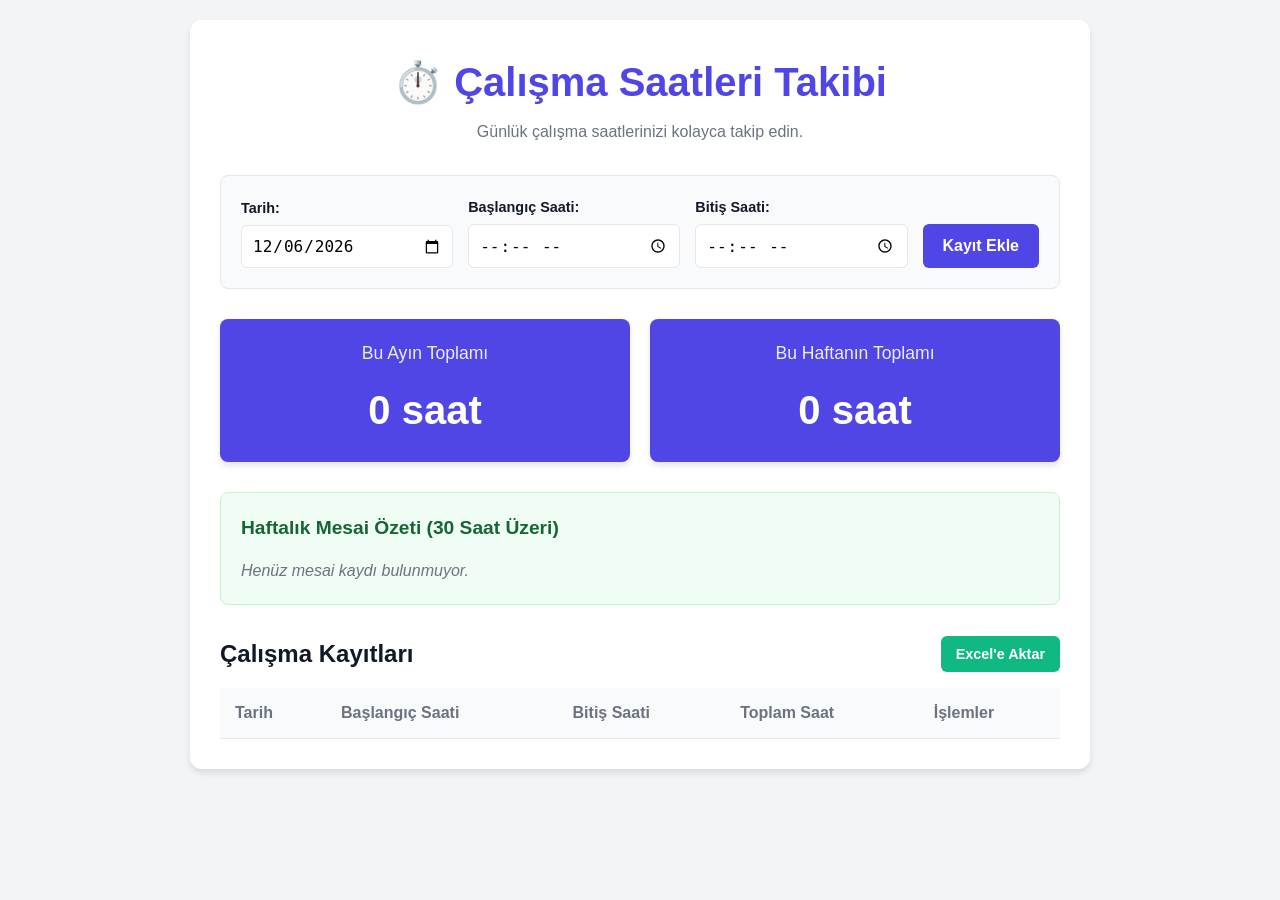
==== index.html @ f664ec21 "Add files via upload" ====
<!DOCTYPE html>
<html lang="en">
<head>
    <meta charset="UTF-8">
    <meta name="viewport" content="width=device-width, initial-scale=1.0">
    <title>Çalışma Saatleri Takibi</title>
    <!-- PWA Settings -->
    <link rel="manifest" href="manifest.json">
    <meta name="theme-color" content="#4f46e5">
    <link rel="apple-touch-icon" href="icon-192.png">
    
    <link rel="stylesheet" href="style.css">
</head>
<body>
    <div class="container">
        <header>
            <h1>⏱️ Çalışma Saatleri Takibi</h1>
            <p>Günlük çalışma saatlerinizi kolayca takip edin.</p>
        </header>

        <section class="form-section">
            <form id="tracker-form">
                <div class="form-group">
                    <label for="work-date">Tarih:</label>
                    <input type="date" id="work-date" required>
                </div>
                <div class="form-group">
                    <label for="start-time">Başlangıç Saati:</label>
                    <input type="time" id="start-time" required>
                </div>
                <div class="form-group">
                    <label for="end-time">Bitiş Saati:</label>
                    <input type="time" id="end-time" required>
                </div>
                <button type="submit" id="submit-btn">Kayıt Ekle</button>
            </form>
        </section>

        <section class="summary-section">
            <div class="summary-card">
                <h3>Bu Ayın Toplamı</h3>
                <p id="monthly-total" class="total-number">0 saat</p>
            </div>
            <div class="summary-card">
                <h3>Bu Haftanın Toplamı</h3>
                <p id="weekly-total" class="total-number">0 saat</p>
            </div>
        </section>

        <section class="overtime-section" style="margin-bottom: 30px; background-color: #f0fdf4; border: 1px solid #bbf7d0; border-radius: 8px; padding: 20px;">
            <h2 style="color: #166534; margin-bottom: 15px; font-size: 1.2rem;">Haftalık Mesai Özeti (30 Saat Üzeri)</h2>
            <div id="overtime-container" style="display: flex; flex-direction: column; gap: 10px;">
                <!-- Overtime weekly data will be inserted here -->
                <p style="color: #6b7280; font-style: italic;">Henüz mesai kaydı bulunmuyor.</p>
            </div>
        </section>

        <section class="entries-section">
            <div style="display: flex; justify-content: space-between; align-items: center; margin-bottom: 15px;">
                <h2 style="margin-bottom: 0;">Çalışma Kayıtları</h2>
                <button id="export-btn" style="background-color: #10b981; color: white; border: none; padding: 10px 15px; border-radius: 6px; cursor: pointer; font-weight: 600; font-size: 0.9rem;">Excel'e Aktar</button>
            </div>
            <div class="table-container">
                <table id="entries-table">
                    <thead>
                        <tr>
                            <th>Tarih</th>
                            <th>Başlangıç Saati</th>
                            <th>Bitiş Saati</th>
                            <th>Toplam Saat</th>
                            <th>İşlemler</th>
                        </tr>
                    </thead>
                    <tbody id="entries-body">
                        <!-- Entries will be added here via JavaScript -->
                    </tbody>
                </table>
            </div>
        </section>
    </div>
    <script src="script.js"></script>
    <script>
        // Register Service Worker for PWA
        if ('serviceWorker' in navigator) {
            window.addEventListener('load', () => {
                navigator.serviceWorker.register('./service-worker.js')
                    .then(registration => console.log('ServiceWorker registered'))
                    .catch(err => console.log('ServiceWorker registration failed: ', err));
            });
        }
    </script>
</body>
</html>
---- style.css ----
:root {
    --primary-color: #4f46e5;
    --primary-hover: #4338ca;
    --bg-color: #f3f4f6;
    --card-bg: #ffffff;
    --text-main: #111827;
    --text-muted: #6b7280;
    --border-color: #e5e7eb;
    --danger-color: #ef4444;
    --danger-hover: #dc2626;
    --edit-color: #f59e0b;
    --edit-hover: #d97706;
}

* {
    box-sizing: border-box;
    margin: 0;
    padding: 0;
}

body {
    font-family: 'Segoe UI', Tahoma, Geneva, Verdana, sans-serif;
    background-color: var(--bg-color);
    color: var(--text-main);
    line-height: 1.6;
    padding: 20px;
}

.container {
    max-width: 900px;
    margin: 0 auto;
    background-color: var(--card-bg);
    border-radius: 12px;
    box-shadow: 0 4px 6px rgba(0, 0, 0, 0.1);
    padding: 30px;
}

header {
    text-align: center;
    margin-bottom: 30px;
}

header h1 {
    color: var(--primary-color);
    font-size: 2.5rem;
    margin-bottom: 5px;
}

header p {
    color: var(--text-muted);
}

.form-section {
    background-color: #f9fafb;
    padding: 20px;
    border-radius: 8px;
    margin-bottom: 30px;
    border: 1px solid var(--border-color);
}

#tracker-form {
    display: flex;
    flex-wrap: wrap;
    gap: 15px;
    align-items: flex-end;
}

.form-group {
    flex: 1;
    min-width: 150px;
    display: flex;
    flex-direction: column;
}

.form-group label {
    font-weight: 600;
    margin-bottom: 5px;
    font-size: 0.9rem;
}

.form-group input {
    padding: 10px;
    border: 1px solid var(--border-color);
    border-radius: 6px;
    font-size: 1rem;
    outline: none;
    transition: border-color 0.2s;
}

.form-group input:focus {
    border-color: var(--primary-color);
}

button[type="submit"] {
    background-color: var(--primary-color);
    color: white;
    border: none;
    padding: 12px 20px;
    border-radius: 6px;
    cursor: pointer;
    font-size: 1rem;
    font-weight: 600;
    transition: background-color 0.2s;
    height: 44px;
}

button[type="submit"]:hover {
    background-color: var(--primary-hover);
}

.summary-section {
    display: flex;
    gap: 20px;
    margin-bottom: 30px;
}

.summary-card {
    flex: 1;
    background-color: var(--primary-color);
    color: white;
    padding: 20px;
    border-radius: 8px;
    text-align: center;
    box-shadow: 0 4px 6px rgba(0, 0, 0, 0.1);
    transition: transform 0.2s ease;
}

.summary-card:hover {
    transform: translateY(-5px);
}

.summary-card h3 {
    font-size: 1.1rem;
    font-weight: 500;
    margin-bottom: 10px;
    opacity: 0.9;
}

.total-number {
    font-size: 2.5rem;
    font-weight: 700;
}

.entries-section h2 {
    margin-bottom: 15px;
    color: var(--text-main);
}

.table-container {
    overflow-x: auto;
}

table {
    width: 100%;
    border-collapse: collapse;
}

th, td {
    padding: 12px 15px;
    text-align: left;
    border-bottom: 1px solid var(--border-color);
}

th {
    background-color: #f9fafb;
    font-weight: 600;
    color: var(--text-muted);
}

tbody tr {
    transition: background-color 0.2s;
}

tbody tr:hover {
    background-color: #f3f4f6;
}

.action-btn {
    padding: 8px 12px;
    border: none;
    border-radius: 4px;
    cursor: pointer;
    font-size: 0.85rem;
    font-weight: 600;
    color: white;
    margin-right: 5px;
    transition: background-color 0.2s, transform 0.1s;
}

.action-btn:active {
    transform: scale(0.95);
}

.edit-btn {
    background-color: var(--edit-color);
}

.edit-btn:hover {
    background-color: var(--edit-hover);
}

.delete-btn {
    background-color: var(--danger-color);
}

.delete-btn:hover {
    background-color: var(--danger-hover);
}

@media (max-width: 600px) {
    .summary-section {
        flex-direction: column;
    }
    
    #tracker-form {
        flex-direction: column;
        align-items: stretch;
    }
    
    button[type="submit"] {
        margin-top: 10px;
    }
}
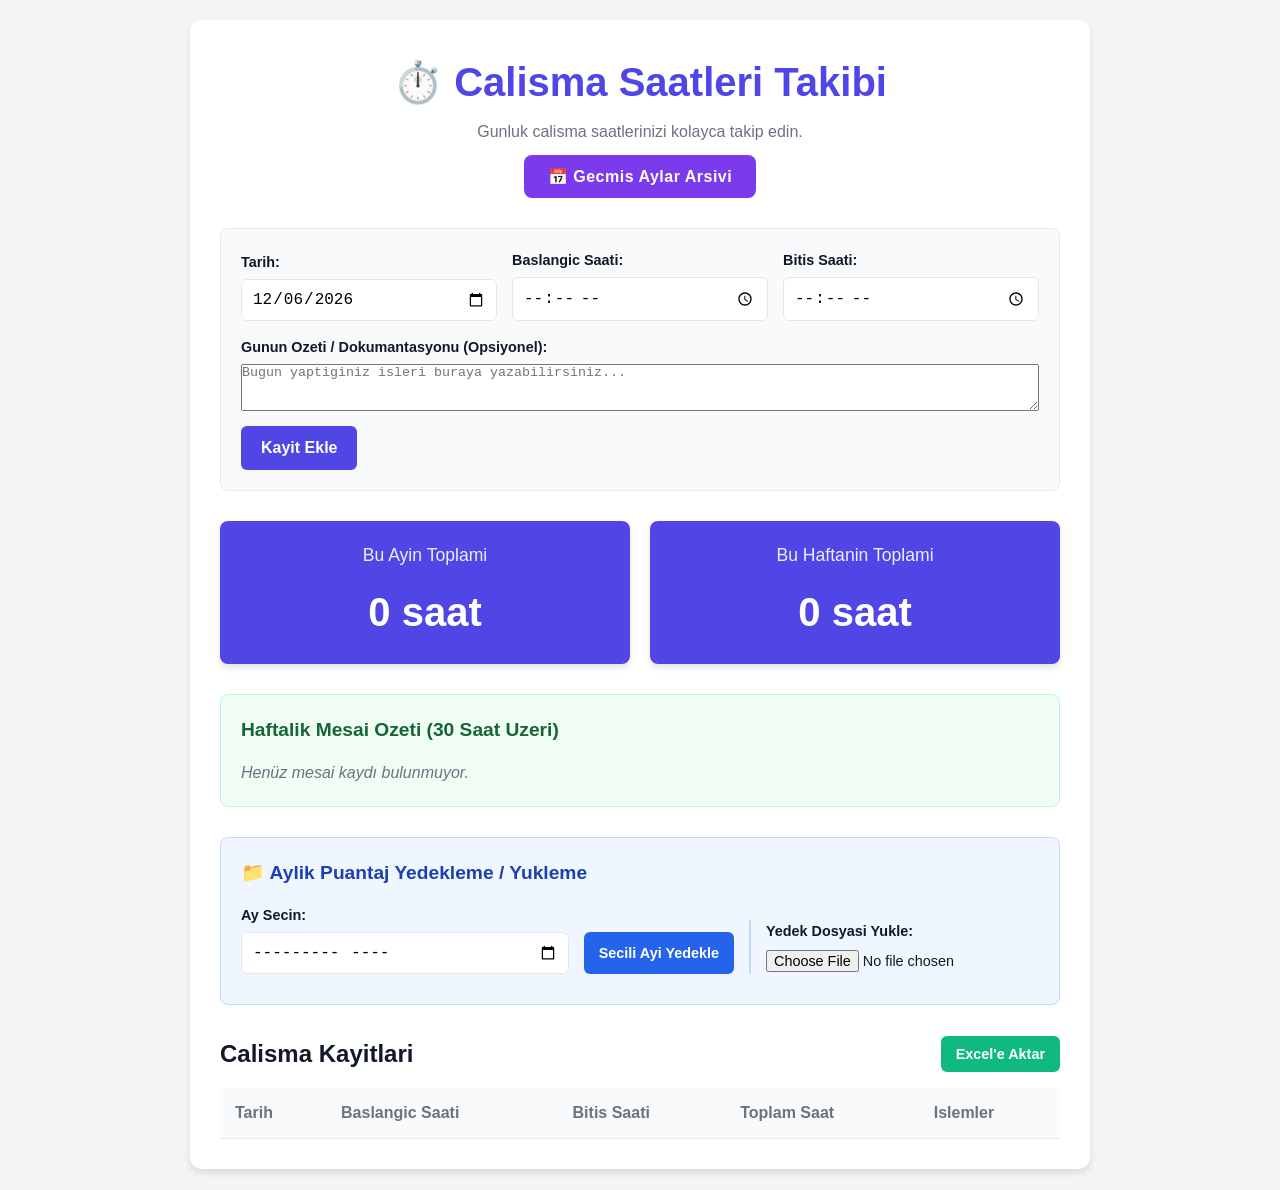
==== commit 5476e4c9: "Update index.html" ====
--- a/index.html
+++ b/index.html
@@ -3,7 +3,7 @@
 <head>
     <meta charset="UTF-8">
     <meta name="viewport" content="width=device-width, initial-scale=1.0">
-    <title>Çalışma Saatleri Takibi</title>
+    <title>Calisma Saatleri Takibi</title>
     <!-- PWA Settings -->
     <link rel="manifest" href="manifest.json">
     <meta name="theme-color" content="#4f46e5">
@@ -14,8 +14,9 @@
 <body>
     <div class="container">
         <header>
-            <h1>⏱️ Çalışma Saatleri Takibi</h1>
-            <p>Günlük çalışma saatlerinizi kolayca takip edin.</p>
+            <h1>&#9201;&#65039; Calisma Saatleri Takibi</h1>
+            <p>Gunluk calisma saatlerinizi kolayca takip edin.</p>
+            <button type="button" id="archive-btn" style="margin-top: 10px; background-color: #7c3aed; color: white; border: none; padding: 12px 24px; border-radius: 8px; cursor: pointer; font-weight: 700; font-size: 1rem; letter-spacing: 0.5px;">&#128197; Gecmis Aylar Arsivi</button>
         </header>
 
         <section class="form-section">
@@ -25,39 +26,58 @@
                     <input type="date" id="work-date" required>
                 </div>
                 <div class="form-group">
-                    <label for="start-time">Başlangıç Saati:</label>
+                    <label for="start-time">Baslangic Saati:</label>
                     <input type="time" id="start-time" required>
                 </div>
                 <div class="form-group">
-                    <label for="end-time">Bitiş Saati:</label>
+                    <label for="end-time">Bitis Saati:</label>
                     <input type="time" id="end-time" required>
                 </div>
-                <button type="submit" id="submit-btn">Kayıt Ekle</button>
+                <div class="form-group" style="flex-basis: 100%;">
+                    <label for="daily-doc">Gunun Ozeti / Dokumantasyonu (Opsiyonel):</label>
+                    <textarea id="daily-doc" rows="3" placeholder="Bugun yaptiginiz isleri buraya yazabilirsiniz..."></textarea>
+                </div>
+                <button type="submit" id="submit-btn" style="margin-top: auto;">Kayit Ekle</button>
             </form>
         </section>
 
         <section class="summary-section">
             <div class="summary-card">
-                <h3>Bu Ayın Toplamı</h3>
+                <h3>Bu Ayin Toplami</h3>
                 <p id="monthly-total" class="total-number">0 saat</p>
             </div>
             <div class="summary-card">
-                <h3>Bu Haftanın Toplamı</h3>
+                <h3>Bu Haftanin Toplami</h3>
                 <p id="weekly-total" class="total-number">0 saat</p>
             </div>
         </section>
 
         <section class="overtime-section" style="margin-bottom: 30px; background-color: #f0fdf4; border: 1px solid #bbf7d0; border-radius: 8px; padding: 20px;">
-            <h2 style="color: #166534; margin-bottom: 15px; font-size: 1.2rem;">Haftalık Mesai Özeti (30 Saat Üzeri)</h2>
+            <h2 style="color: #166534; margin-bottom: 15px; font-size: 1.2rem;">Haftalik Mesai Ozeti (30 Saat Uzeri)</h2>
             <div id="overtime-container" style="display: flex; flex-direction: column; gap: 10px;">
-                <!-- Overtime weekly data will be inserted here -->
-                <p style="color: #6b7280; font-style: italic;">Henüz mesai kaydı bulunmuyor.</p>
+                <p style="color: #6b7280; font-style: italic;">Henuz mesai kaydi bulunmuyor.</p>
             </div>
+        </section>
+
+        <section class="backup-section" style="margin-bottom: 30px; background-color: #eff6ff; border: 1px solid #bfdbfe; border-radius: 8px; padding: 20px;">
+            <h2 style="color: #1e40af; margin-bottom: 15px; font-size: 1.2rem;">&#128193; Aylik Puantaj Yedekleme / Yukleme</h2>
+            <div style="display: flex; flex-wrap: wrap; gap: 15px; align-items: flex-end;">
+                <div class="form-group" style="min-width: 150px;">
+                    <label for="backup-month">Ay Secin:</label>
+                    <input type="month" id="backup-month">
+                </div>
+                <button type="button" id="backup-btn" style="background-color: #2563eb; color: white; border: none; padding: 10px 15px; border-radius: 6px; cursor: pointer; font-weight: 600; font-size: 0.9rem; height: 42px;">Secili Ayi Yedekle</button>
+                <div style="border-left: 2px solid #bfdbfe; padding-left: 15px;">
+                    <label style="font-weight: 600; font-size: 0.9rem; display: block; margin-bottom: 5px;">Yedek Dosyasi Yukle:</label>
+                    <input type="file" id="restore-file" accept=".json" style="font-size: 0.9rem;">
+                </div>
+            </div>
+            <p id="backup-status" style="margin-top: 10px; font-size: 0.85rem; color: #6b7280;"></p>
         </section>
 
         <section class="entries-section">
             <div style="display: flex; justify-content: space-between; align-items: center; margin-bottom: 15px;">
-                <h2 style="margin-bottom: 0;">Çalışma Kayıtları</h2>
+                <h2 style="margin-bottom: 0;">Calisma Kayitlari</h2>
                 <button id="export-btn" style="background-color: #10b981; color: white; border: none; padding: 10px 15px; border-radius: 6px; cursor: pointer; font-weight: 600; font-size: 0.9rem;">Excel'e Aktar</button>
             </div>
             <div class="table-container">
@@ -65,29 +85,40 @@
                     <thead>
                         <tr>
                             <th>Tarih</th>
-                            <th>Başlangıç Saati</th>
-                            <th>Bitiş Saati</th>
+                            <th>Baslangic Saati</th>
+                            <th>Bitis Saati</th>
                             <th>Toplam Saat</th>
-                            <th>İşlemler</th>
+                            <th>Islemler</th>
                         </tr>
                     </thead>
                     <tbody id="entries-body">
-                        <!-- Entries will be added here via JavaScript -->
                     </tbody>
                 </table>
             </div>
         </section>
     </div>
+
+    <!-- GECMIS AYLAR MODAL -->
+    <div id="archive-modal" style="display:none; position:fixed; top:0; left:0; width:100%; height:100%; background:rgba(0,0,0,0.6); z-index:1000; overflow-y:auto;">
+        <div style="max-width:900px; margin:30px auto; background:white; border-radius:12px; padding:30px; position:relative; min-height:200px;">
+            <button id="archive-close-btn" style="position:absolute; top:15px; right:15px; background:#ef4444; color:white; border:none; border-radius:50%; width:36px; height:36px; font-size:1.2rem; cursor:pointer; font-weight:bold;">X</button>
+            <div id="archive-content">
+                <!-- JS ile doldurulacak -->
+            </div>
+        </div>
+    </div>
+
     <script src="script.js"></script>
     <script>
         // Register Service Worker for PWA
         if ('serviceWorker' in navigator) {
-            window.addEventListener('load', () => {
+            window.addEventListener('load', function() {
                 navigator.serviceWorker.register('./service-worker.js')
-                    .then(registration => console.log('ServiceWorker registered'))
-                    .catch(err => console.log('ServiceWorker registration failed: ', err));
+                    .then(function(registration) { console.log('ServiceWorker registered'); })
+                    .catch(function(err) { console.log('ServiceWorker registration failed: ', err); });
             });
         }
     </script>
 </body>
 </html>
+
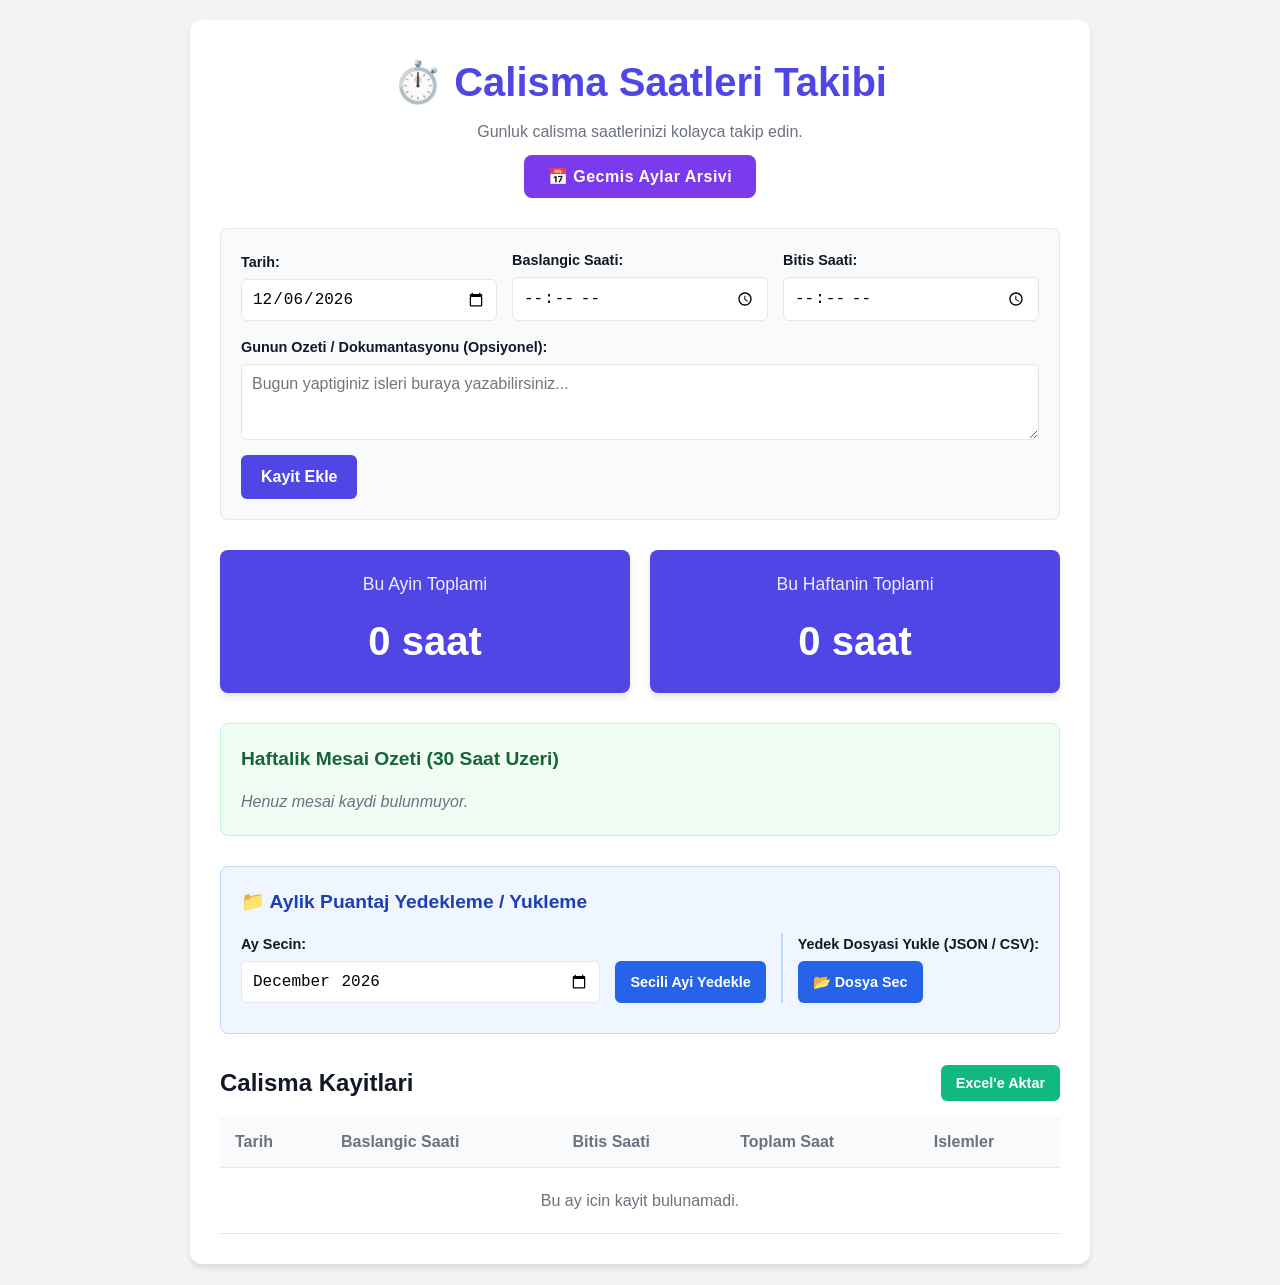
==== commit 8194b1cc: "Update index.html" ====
--- a/index.html
+++ b/index.html
@@ -68,8 +68,18 @@
                 </div>
                 <button type="button" id="backup-btn" style="background-color: #2563eb; color: white; border: none; padding: 10px 15px; border-radius: 6px; cursor: pointer; font-weight: 600; font-size: 0.9rem; height: 42px;">Secili Ayi Yedekle</button>
                 <div style="border-left: 2px solid #bfdbfe; padding-left: 15px;">
-                    <label style="font-weight: 600; font-size: 0.9rem; display: block; margin-bottom: 5px;">Yedek Dosyasi Yukle:</label>
-                    <input type="file" id="restore-file" accept=".json" style="font-size: 0.9rem;">
+                    <label style="font-weight: 600; font-size: 0.9rem; display: block; margin-bottom: 5px;">Yedek Dosyasi Yukle (JSON / CSV):</label>
+                    <!-- accept: mobil tarayicilar icin acik MIME tipleri zorunlu -->
+                    <input type="file" id="restore-file"
+                        accept=".json,.csv,application/json,text/csv,text/comma-separated-values,text/plain"
+                        style="display:none;">
+                    <label for="restore-file" id="restore-file-label"
+                        style="display:inline-block; background-color:#2563eb; color:white; border:none;
+                               padding:10px 15px; border-radius:6px; cursor:pointer; font-weight:600;
+                               font-size:0.9rem; height:42px; line-height:22px; user-select:none;">
+                        &#128194; Dosya Sec
+                    </label>
+                    <span id="restore-file-name" style="margin-left:10px; font-size:0.85rem; color:#4b5563;"></span>
                 </div>
             </div>
             <p id="backup-status" style="margin-top: 10px; font-size: 0.85rem; color: #6b7280;"></p>
--- a/style.css
+++ b/style.css
@@ -87,8 +87,20 @@
     transition: border-color 0.2s;
 }
 
-.form-group input:focus {
+.form-group input:focus,
+.form-group textarea:focus {
     border-color: var(--primary-color);
+}
+
+.form-group textarea {
+    padding: 10px;
+    border: 1px solid var(--border-color);
+    border-radius: 6px;
+    font-size: 1rem;
+    outline: none;
+    transition: border-color 0.2s;
+    font-family: inherit;
+    resize: vertical;
 }
 
 button[type="submit"] {
@@ -205,6 +217,14 @@
 
 .delete-btn:hover {
     background-color: var(--danger-hover);
+}
+
+.word-btn {
+    background-color: #2563eb;
+}
+
+.word-btn:hover {
+    background-color: #1d4ed8;
 }
 
 @media (max-width: 600px) {
